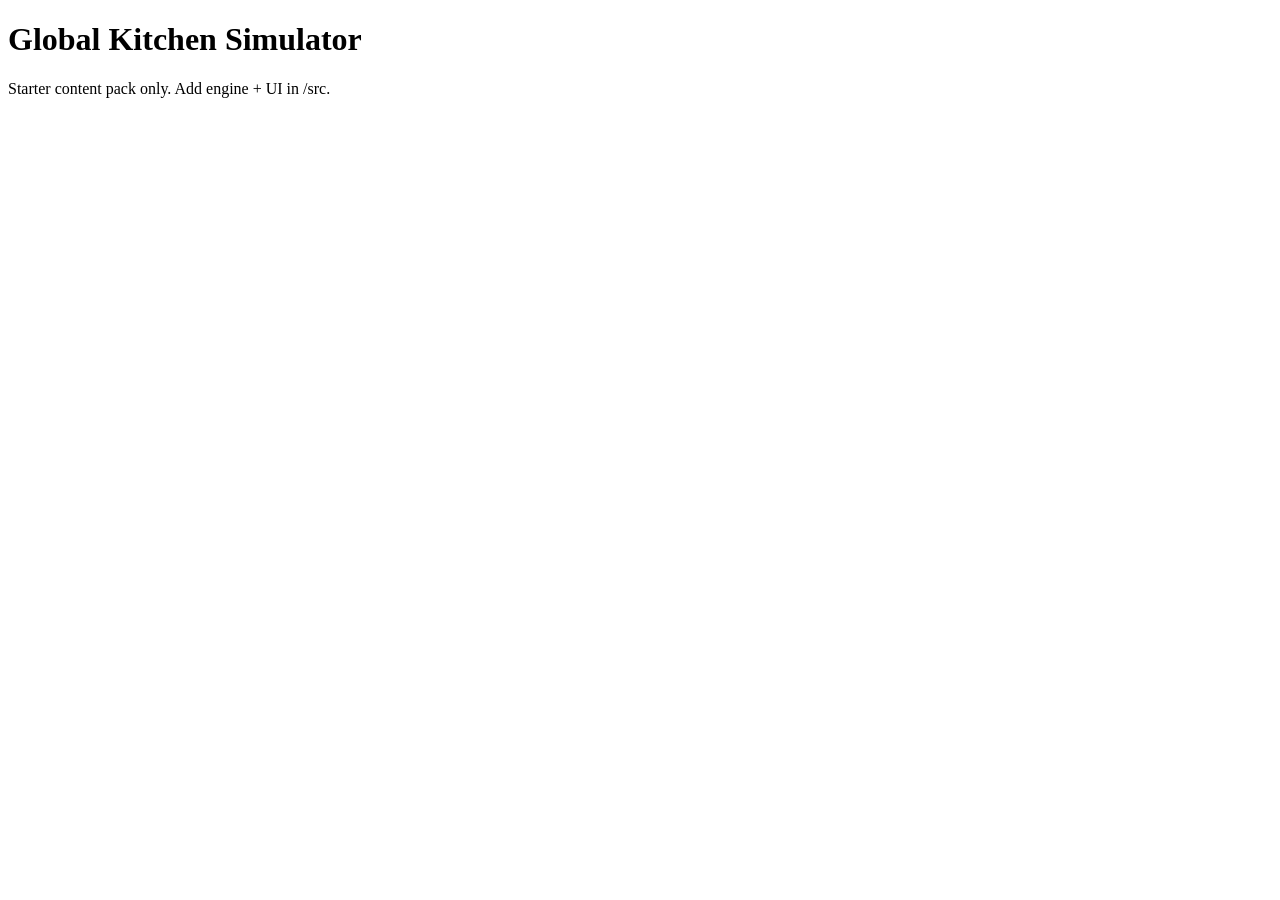
==== index.html @ b94c3291 "Add files via upload" ====
<!doctype html><html><head><meta charset='utf-8'><title>Global Kitchen Simulator</title></head><body><h1>Global Kitchen Simulator</h1><p>Starter content pack only. Add engine + UI in /src.</p></body></html>
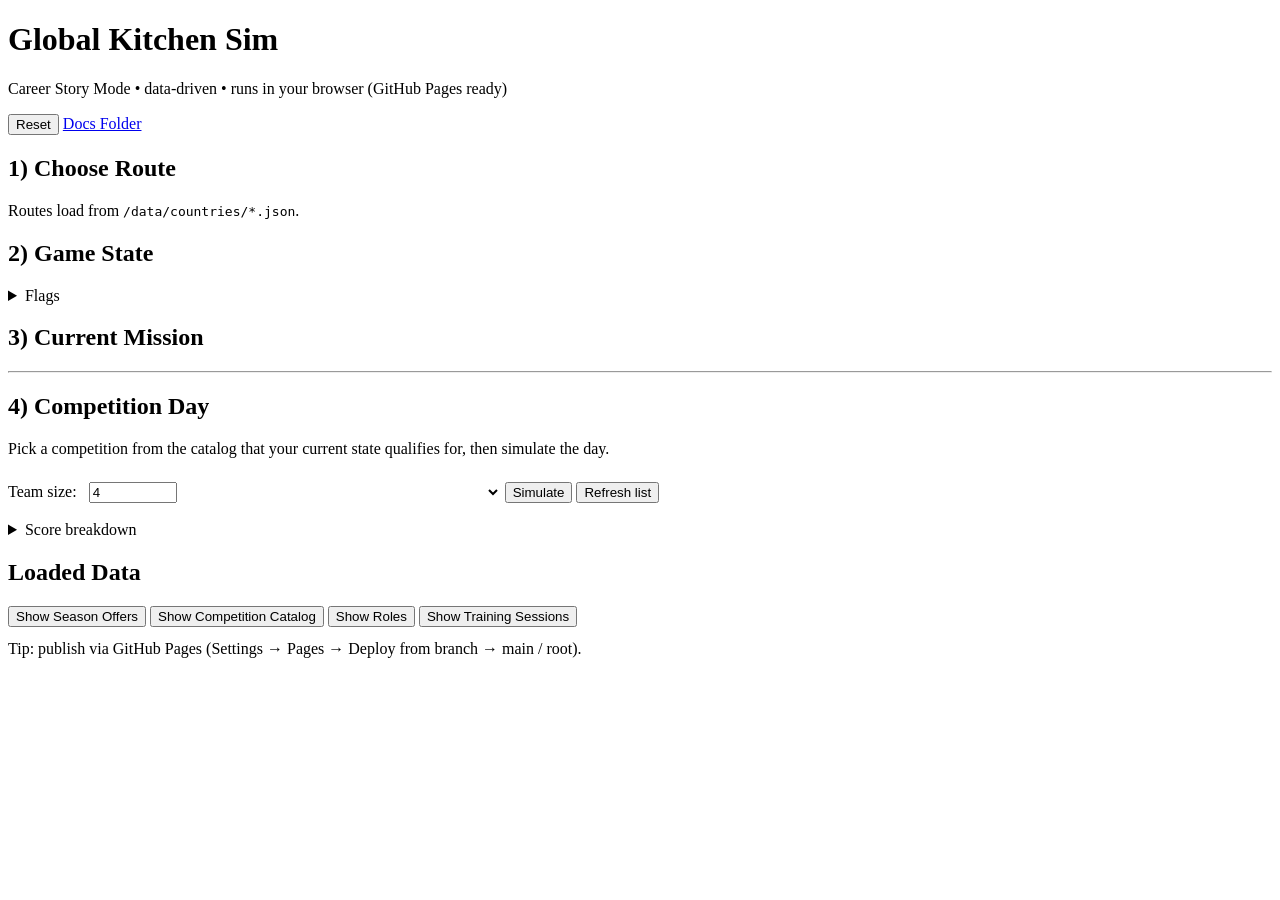
==== commit ea7436e7: "Add files via upload" ====
--- a/index.html
+++ b/index.html
@@ -1 +1,83 @@
-<!doctype html><html><head><meta charset='utf-8'><title>Global Kitchen Simulator</title></head><body><h1>Global Kitchen Simulator</h1><p>Starter content pack only. Add engine + UI in /src.</p></body></html>
+<!doctype html>
+<html lang="en">
+<head>
+  <meta charset="utf-8" />
+  <meta name="viewport" content="width=device-width, initial-scale=1" />
+  <title>Global Kitchen Sim</title>
+  <link rel="stylesheet" href="./app/style.css" />
+</head>
+<body>
+  <header class="top">
+    <div>
+      <h1>Global Kitchen Sim</h1>
+      <p class="sub">Career Story Mode • data‑driven • runs in your browser (GitHub Pages ready)</p>
+    </div>
+    <div class="row">
+      <button id="btnReset" class="secondary">Reset</button>
+      <a id="btnDocs" class="secondary" href="./docs/" target="_blank" rel="noreferrer">Docs Folder</a>
+    </div>
+  </header>
+
+  <main class="grid">
+    <section class="card">
+      <h2>1) Choose Route</h2>
+      <div id="routes" class="row"></div>
+      <p class="hint">Routes load from <code>/data/countries/*.json</code>.</p>
+    </section>
+
+    <section class="card">
+      <h2>2) Game State</h2>
+      <div class="kv" id="stateKv"></div>
+      <details>
+        <summary>Flags</summary>
+        <pre id="flagsOut"></pre>
+      </details>
+    </section>
+
+    <section class="card span2">
+      <h2>3) Current Mission</h2>
+      <div id="missionMeta" class="meta"></div>
+      <div id="missionIntro" class="prose"></div>
+      <div id="missionChoices" class="choices"></div>
+      <hr />
+      <div id="resultBox" class="result"></div>
+    </section>
+
+    <section class="card span2">
+      <h2>4) Competition Day</h2>
+      <p class="hint">Pick a competition from the catalog that your current state qualifies for, then simulate the day.</p>
+      <div class="row">
+        <label class="hint">Team size:
+          <input id="teamSize" type="number" min="1" max="12" value="4" style="width:80px; margin-left:8px;" />
+        </label>
+        <select id="compSelect" style="min-width: 320px; padding:10px; border-radius:10px; border:1px solid var(--border); background:rgba(255,255,255,.06); color:var(--text);">
+        </select>
+        <button id="btnSimulate">Simulate</button>
+        <button id="btnRefreshComps" class="secondary">Refresh list</button>
+      </div>
+      <details style="margin-top:10px;">
+        <summary>Score breakdown</summary>
+        <pre id="compOut"></pre>
+      </details>
+      <div id="compSummary" class="result" style="margin-top:10px;"></div>
+    </section>
+
+<section class="card span2">
+      <h2>Loaded Data</h2>
+      <div class="row">
+        <button id="btnSeason" class="secondary">Show Season Offers</button>
+        <button id="btnCatalog" class="secondary">Show Competition Catalog</button>
+        <button id="btnRoles" class="secondary">Show Roles</button>
+        <button id="btnTraining" class="secondary">Show Training Sessions</button>
+      </div>
+      <pre id="dataOut"></pre>
+    </section>
+  </main>
+
+  <footer class="foot">
+    <span>Tip: publish via GitHub Pages (Settings → Pages → Deploy from branch → main / root).</span>
+  </footer>
+
+  <script type="module" src="./app/main.js"></script>
+</body>
+</html>
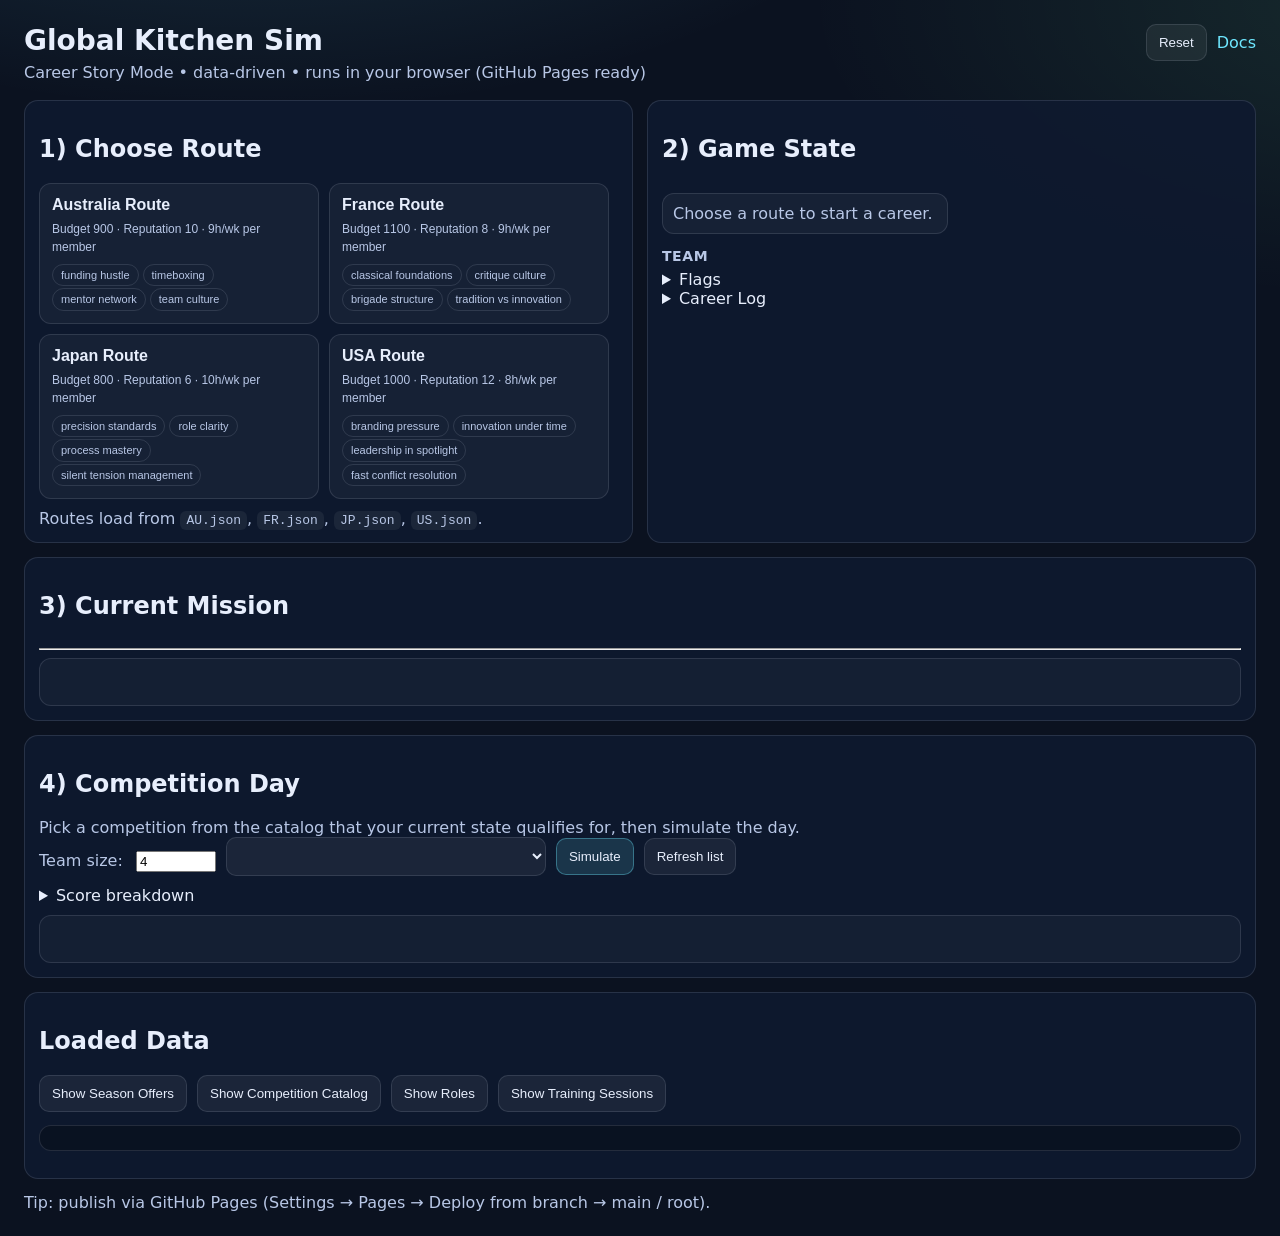
==== commit 14b0dc8a: "Implement the Global Kitchen Sim game engine main.js was a one-line stub; the repo otherwise had a f" ====
--- a/index.html
+++ b/index.html
@@ -4,7 +4,7 @@
   <meta charset="utf-8" />
   <meta name="viewport" content="width=device-width, initial-scale=1" />
   <title>Global Kitchen Sim</title>
-  <link rel="stylesheet" href="./app/style.css" />
+  <link rel="stylesheet" href="./style.css" />
 </head>
 <body>
   <header class="top">
@@ -14,7 +14,7 @@
     </div>
     <div class="row">
       <button id="btnReset" class="secondary">Reset</button>
-      <a id="btnDocs" class="secondary" href="./docs/" target="_blank" rel="noreferrer">Docs Folder</a>
+      <a id="btnDocs" class="secondary" href="./README.md" target="_blank" rel="noreferrer">Docs</a>
     </div>
   </header>
 
@@ -22,15 +22,21 @@
     <section class="card">
       <h2>1) Choose Route</h2>
       <div id="routes" class="row"></div>
-      <p class="hint">Routes load from <code>/data/countries/*.json</code>.</p>
+      <p class="hint">Routes load from <code>AU.json</code>, <code>FR.json</code>, <code>JP.json</code>, <code>US.json</code>.</p>
     </section>
 
     <section class="card">
       <h2>2) Game State</h2>
       <div class="kv" id="stateKv"></div>
+      <h3 class="subhead">Team</h3>
+      <div class="teamList" id="teamList"></div>
       <details>
         <summary>Flags</summary>
         <pre id="flagsOut"></pre>
+      </details>
+      <details>
+        <summary>Career Log</summary>
+        <div id="logOut" class="prose logOut"></div>
       </details>
     </section>
 
@@ -41,6 +47,13 @@
       <div id="missionChoices" class="choices"></div>
       <hr />
       <div id="resultBox" class="result"></div>
+    </section>
+
+    <section class="card span2" id="eventCard" style="display:none">
+      <h2>Event</h2>
+      <div id="eventMeta" class="meta"></div>
+      <div id="eventText" class="prose"></div>
+      <div id="eventChoices" class="choices"></div>
     </section>
 
     <section class="card span2">
@@ -78,6 +91,6 @@
     <span>Tip: publish via GitHub Pages (Settings → Pages → Deploy from branch → main / root).</span>
   </footer>
 
-  <script type="module" src="./app/main.js"></script>
+  <script type="module" src="./main.js"></script>
 </body>
 </html>
--- a/style.css
+++ b/style.css
@@ -0,0 +1,114 @@
+/* Minimal, clean styling (no build tools) */
+:root{
+  --bg:#0b1220;
+  --card:#0f1a2f;
+  --text:#e7eefc;
+  --muted:#b8c7e6;
+  --border:rgba(231,238,252,.12);
+  --accent:#6ee7ff;
+  --bad:#ff6b6b;
+  --good:#7dff9f;
+}
+*{box-sizing:border-box}
+body{
+  margin:0; padding:24px;
+  font-family: system-ui, -apple-system, Segoe UI, Roboto, Arial, sans-serif;
+  background: radial-gradient(1200px 600px at 20% -20%, rgba(110,231,255,.18), transparent 60%),
+              radial-gradient(1000px 500px at 110% 0%, rgba(125,255,159,.10), transparent 60%),
+              var(--bg);
+  color:var(--text);
+}
+a{color:var(--accent); text-decoration:none}
+a:hover{text-decoration:underline}
+code{background:rgba(255,255,255,.06); padding:2px 6px; border-radius:6px}
+.top{
+  display:flex; justify-content:space-between; align-items:flex-start;
+  gap:16px; margin-bottom:18px;
+}
+h1{margin:0; font-size:28px}
+.sub{margin:6px 0 0; color:var(--muted)}
+.grid{
+  display:grid;
+  grid-template-columns: 1fr 1fr;
+  gap:14px;
+}
+.card{
+  background: rgba(15,26,47,.92);
+  border:1px solid var(--border);
+  border-radius:14px;
+  padding:14px;
+}
+.span2{grid-column: span 2}
+.row{display:flex; gap:10px; flex-wrap:wrap; align-items:center}
+button{
+  background: rgba(110,231,255,.14);
+  border:1px solid rgba(110,231,255,.35);
+  color:var(--text);
+  padding:10px 12px;
+  border-radius:10px;
+  cursor:pointer;
+}
+button:hover{border-color:rgba(110,231,255,.65)}
+button.secondary{
+  background: rgba(255,255,255,.06);
+  border:1px solid var(--border);
+}
+button:disabled{opacity:.5; cursor:not-allowed}
+.hint{color:var(--muted); margin:10px 0 0}
+.kv{display:grid; grid-template-columns: repeat(2, minmax(0, 1fr)); gap:8px; margin-top:8px}
+.kv div{padding:10px; border:1px solid var(--border); border-radius:12px; background:rgba(255,255,255,.04)}
+.kv .k{color:var(--muted); font-size:12px}
+.kv .v{font-size:16px; margin-top:4px}
+.meta{color:var(--muted); margin-bottom:10px}
+.prose{line-height:1.5}
+.choices{display:flex; flex-direction:column; gap:10px; margin-top:10px}
+.choice{
+  border:1px solid var(--border);
+  border-radius:12px;
+  padding:12px;
+  background:rgba(255,255,255,.04);
+}
+.choice .label{font-weight:600}
+.choice .check{color:var(--muted); font-size:12px; margin-top:6px}
+.choice .act{margin-top:10px}
+.result{
+  min-height:48px;
+  padding:12px;
+  border-radius:12px;
+  border:1px solid var(--border);
+  background:rgba(255,255,255,.03);
+}
+.result.good{border-color: rgba(125,255,159,.35)}
+.result.bad{border-color: rgba(255,107,107,.35)}
+pre{
+  background: rgba(0,0,0,.25);
+  border:1px solid var(--border);
+  padding:12px;
+  border-radius:12px;
+  overflow:auto;
+  max-height:420px;
+}
+.subhead{margin:14px 0 6px; font-size:14px; color:var(--muted); text-transform:uppercase; letter-spacing:.04em}
+.teamList{display:flex; flex-direction:column; gap:8px}
+.member{border:1px solid var(--border); border-radius:12px; padding:10px; background:rgba(255,255,255,.04)}
+.member .mname{font-weight:600; display:flex; justify-content:space-between; gap:8px}
+.member .mrole{color:var(--accent); font-size:12px}
+.member .mskills{color:var(--muted); font-size:12px; margin-top:4px; line-height:1.5}
+.logOut{max-height:220px; overflow:auto; font-size:13px}
+.logOut .entry{padding:6px 0; border-bottom:1px dashed var(--border)}
+.logOut .entry:last-child{border-bottom:none}
+.routeCard{border:1px solid var(--border); border-radius:12px; padding:12px; max-width:280px; background:rgba(255,255,255,.04); cursor:pointer; text-align:left}
+.routeCard:hover{border-color:rgba(110,231,255,.65)}
+.routeCard .rname{font-weight:700; font-size:16px}
+.routeCard .rmeta{color:var(--muted); font-size:12px; margin-top:6px; line-height:1.5}
+.routeCard.active{border-color: rgba(125,255,159,.6)}
+.badge{display:inline-block; padding:2px 8px; border-radius:999px; font-size:11px; border:1px solid var(--border); margin:2px 4px 0 0; color:var(--muted)}
+.choice button{width:100%; text-align:left}
+.gold{color:#ffd76e}
+.silver{color:#d9e2f1}
+.bronze{color:#e0a56f}
+.foot{margin-top:14px; color:var(--muted)}
+@media (max-width: 900px){
+  .grid{grid-template-columns: 1fr}
+  .span2{grid-column: span 1}
+}
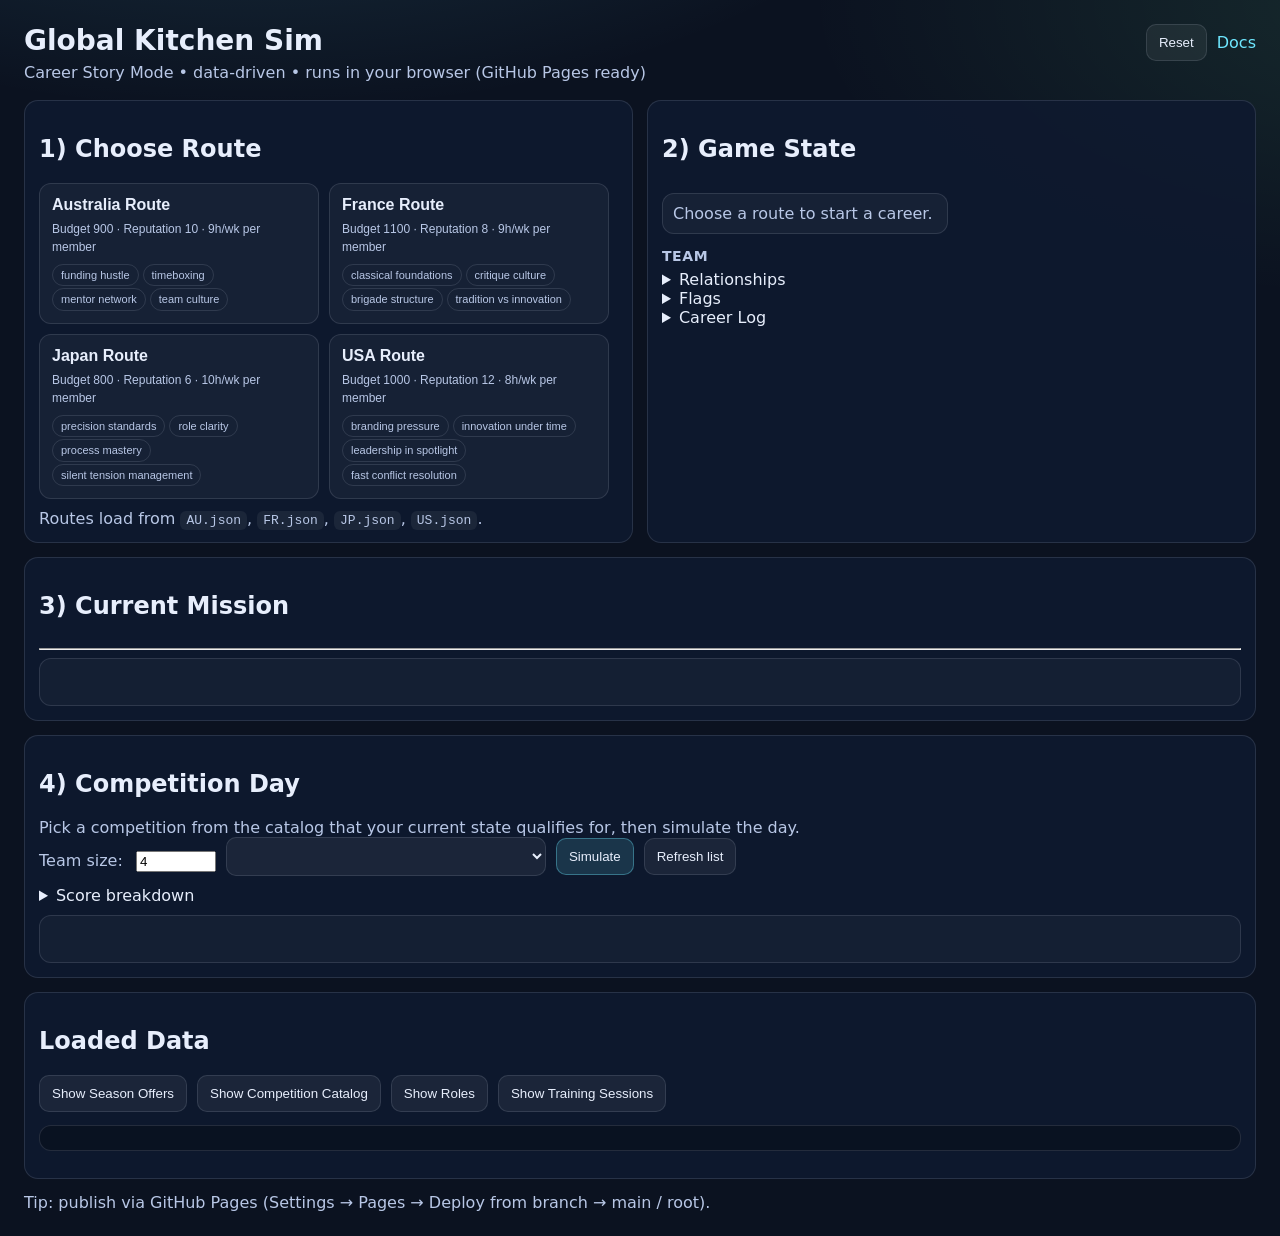
==== commit 8dbd3294: "Add team drafting, relationships, and interactive training - New Draft Team screen: pick 3-5 archety" ====
--- a/index.html
+++ b/index.html
@@ -25,11 +25,26 @@
       <p class="hint">Routes load from <code>AU.json</code>, <code>FR.json</code>, <code>JP.json</code>, <code>US.json</code>.</p>
     </section>
 
+    <section class="card span2" id="draftCard" style="display:none">
+      <h2>Draft Your Team</h2>
+      <p class="hint">Pick 3–5 archetypes for the <span id="draftRouteName"></span>. Each brings a skill lean and a personality risk — watch the predicted cohesion.</p>
+      <div id="draftPool" class="draftPool"></div>
+      <div id="draftPreview" class="result" style="margin-top:10px;"></div>
+      <div class="row" style="margin-top:10px;">
+        <button id="btnConfirmDraft" disabled>Start Career</button>
+        <button id="btnCancelDraft" class="secondary">Back</button>
+      </div>
+    </section>
+
     <section class="card">
       <h2>2) Game State</h2>
       <div class="kv" id="stateKv"></div>
       <h3 class="subhead">Team</h3>
       <div class="teamList" id="teamList"></div>
+      <details>
+        <summary>Relationships</summary>
+        <div id="relOut" class="prose"></div>
+      </details>
       <details>
         <summary>Flags</summary>
         <pre id="flagsOut"></pre>
@@ -38,6 +53,17 @@
         <summary>Career Log</summary>
         <div id="logOut" class="prose logOut"></div>
       </details>
+    </section>
+
+    <section class="card span2" id="trainingCard" style="display:none">
+      <h2>Training</h2>
+      <p class="hint">Spend the team's available hours on a session. Costs hours + fatigue, builds skills and (for group drills) cohesion.</p>
+      <div class="row">
+        <select id="trainMember" style="min-width:200px; padding:10px; border-radius:10px; border:1px solid var(--border); background:rgba(255,255,255,.06); color:var(--text);"></select>
+        <select id="trainSession" style="min-width:280px; padding:10px; border-radius:10px; border:1px solid var(--border); background:rgba(255,255,255,.06); color:var(--text);"></select>
+        <button id="btnTrain">Run Session</button>
+      </div>
+      <div id="trainResult" class="result" style="margin-top:10px;"></div>
     </section>
 
     <section class="card span2">
--- a/style.css
+++ b/style.css
@@ -107,6 +107,16 @@
 .gold{color:#ffd76e}
 .silver{color:#d9e2f1}
 .bronze{color:#e0a56f}
+.draftPool{display:grid; grid-template-columns:repeat(auto-fill,minmax(220px,1fr)); gap:10px; margin-top:10px}
+.archCard{border:1px solid var(--border); border-radius:12px; padding:12px; background:rgba(255,255,255,.04); cursor:pointer; user-select:none}
+.archCard.picked{border-color:rgba(125,255,159,.6); background:rgba(125,255,159,.08)}
+.archCard .aname{font-weight:700}
+.archCard .atraits{color:var(--muted); font-size:12px; margin-top:4px}
+.archCard .askills{color:var(--muted); font-size:11px; margin-top:6px; line-height:1.5}
+.relRow{display:flex; justify-content:space-between; gap:10px; padding:4px 0; border-bottom:1px dashed var(--border); font-size:13px}
+.relRow:last-child{border-bottom:none}
+.relRow .relTense{color:var(--bad)}
+.relRow .relGood{color:var(--good)}
 .foot{margin-top:14px; color:var(--muted)}
 @media (max-width: 900px){
   .grid{grid-template-columns: 1fr}
